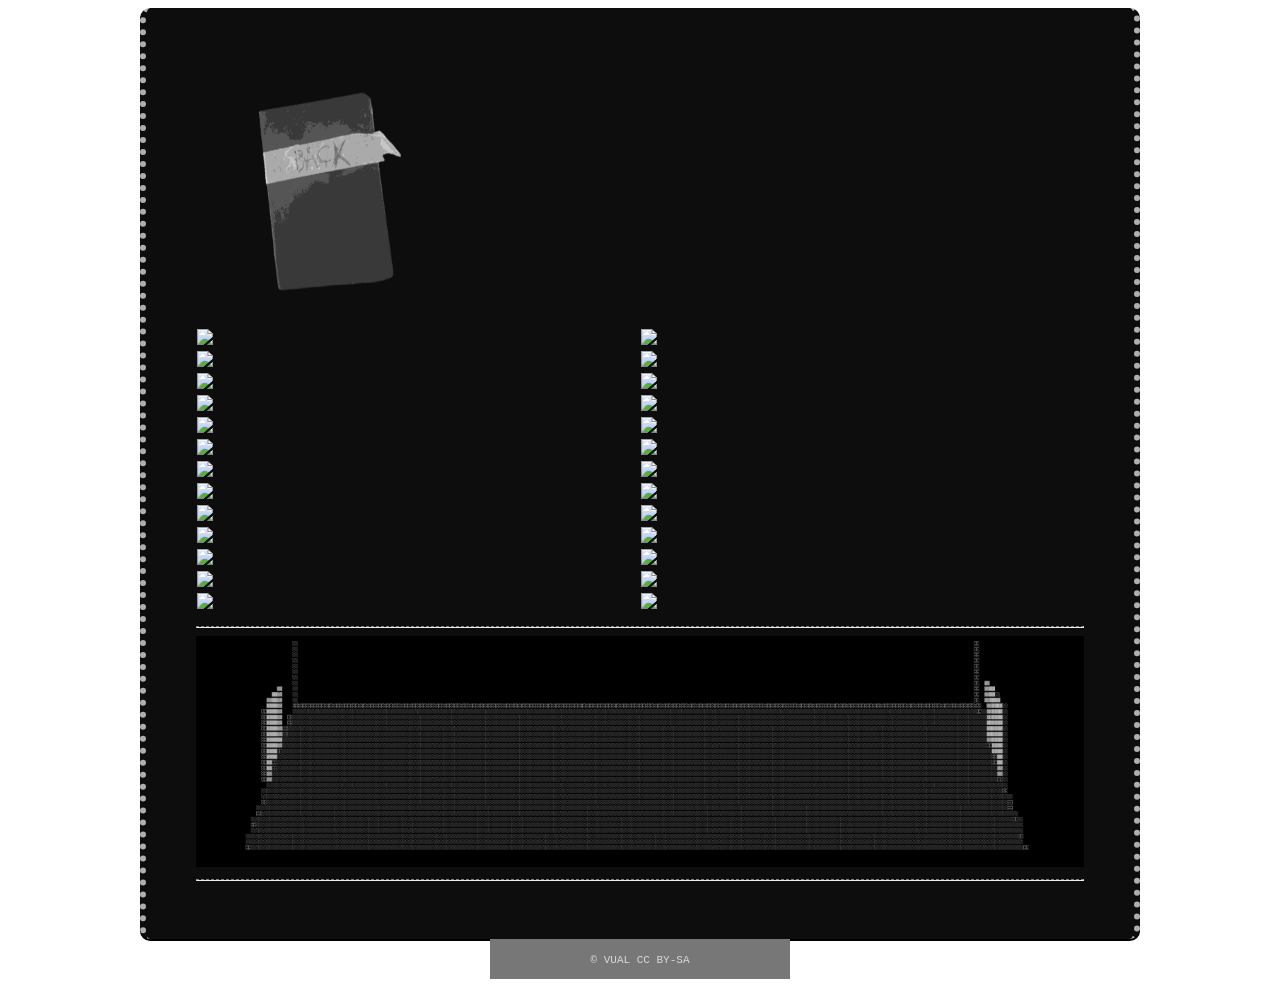
==== comics_01.html @ 43baf665 "Add files via upload" ====
<!DOCTYPE html>
<html>
  <head>
    <meta charset="UTF-8">
    <meta name="viewport" content="width=device-width, initial-scale=1.0">
    <title>COMIC I, SCENE I. RITES OF OBLIVION</title>
    <link href="/style.css" rel="stylesheet" type="text/css" media="all">
         <link rel="icon" type="image/x-icon" href="favicon.ico/heart.png">
        <style type="text/css">body { cursor: url('plainanddead.png'), auto; }</style>
        
        
    <style>
    
    
    
     
     .typewriter {
  overflow: hidden;
  white-space: nowrap;
  animation:
    typing 3.4s steps(57, end),
    blink-caret 0.75s step-end infinite;
}

@keyframes typing {
  from { width: 0 }
  to   { width: 100% }
}

@keyframes blink-caret {
  from, to { border-color: transparent }
  50%      { border-color: #14b8a6; }
}
     
     .crt {
  background: linear-gradient(to top, #000000, #000000, #333333, #333333);
  background-size: cover;
  background-size: 100% 1px;
  
  /* scanlines */
  background: linear-gradient(to top, #000000, #000000, #333333, #333333);
  background-size: cover;
  background-size: 100% 1px;

/* retro stuff */
  color: #00ff00;
}

  h1 {
        text-align: center;
    font-family: "Courier", "Andale Mono", monospace;
    color: #d9d9d9
  }
  p {
        text-align: center;
    font-family: "Courier", monospace;
    color: #d9d9d9
  }
  body {
  background-image: url("snickerthesneacker/traffic-calming-zone.png");
  background-repeat: no-repeat;
  background-attachment: fixed;
  background-size: cover; 
  height: 40vh;                
}

* {box-sizing: border-box;}

.img-magnifier-container {
  position: relative;
}


.img-magnifier-glass {
  position: absolute;
  display: flex;
  border: 1px solid #990000;
  border-radius: 1%;
  cursor: none;
  /*Set the size of the magnifier glass:*/
  width: 100px;
  height: 100px;
}


a {
    cursor: url('path-to-image.png'), auto;
}

a {
    cursor: url('path-to-image.png'), auto;
}
  main {
  background-color: #0d0d0d;
  width: 1000px;
  height: auto;
  border-right: 6px dotted  #afafaf;
  border-left: 6px dotted  #afafaf;
  border-radius: 10px;
  padding: 50px;
  margin: auto;
box-shadow: 0px 2px 0px 0px rgba(0, 0, 0, 1.00);

}
footer {
  background-color: #777;
  font-family: Nimbus Mono;
  font-variant-caps: all-petite-caps;
display: flex;
  justify-content: center;
  align-items: center;
  width: 300px;
  height: 10px;
  border: 15px;
  padding: 20px; 
  margin: auto;
}

hr {
    border-top: 1px dashed grey;
}

.row {
  display: flex;
}

.column {
  flex: 11.11%;
  padding: 1px;
}

.hallway
{
  width: 70%
  height: auto;
  filter: invert(100%)
}

.fuckyeahscripttime
{
    background-color: #2b2b2b;
  width: 500px;
  border: 1px solid #5b5b5b;
  padding: 50px;
  margin: auto;
}

@font-face {
  font-family: Modern DOS;
  src: url("comics/sillybillyfonts/ModernDOS.ttf");
  }
  
  @font-face { 
    font-family: Monofur;
    src: url("comics/sillybillyfonts/monofur.ttf");
  }

.scriptlocater {
  font-family: Modern DOS;
  font-size:50px;
  text-align: right;
  color: #ce1a1a;
}


@media screen{
  .crt {
    animation: scanlines infinite 55s linear ;
  }
} 
@keyframes scanlines {
  from {
    background-position: 0 0;
  }
  to {
    background-position: 0 -10px;
  }
}


@font-face {
  font-family: Fixedsys;
  src: url("comics/sillybillyfonts/fixedsys.ttf");
}

@font-face {
  font-family: Merchant;
  src: url("comics/sillybillyfonts/merchant.ttf");
} 

img {
  width: 100%;
  height: auto;
}

#thoughtsphere
{
  font-family: Monofur;
  color: #f7e1e1;
  display: none;
}

#thoughtsphere:visited
{
  font-family: Monofur;
  color: #f7e1e1;
  display: inline;
}



.link { 
  color: #f7e1e1
  text-decoration: none; 
}

.link:visited { 
  color: #f7e1e1
  text-decoration: none; 
}
  
  

.scriptnarrate
{ 
  font-family: Fixedsys;
  font-variant: small-caps;
  font-size:20px;
  padding: 10px;
  margin: 10px;
  text-align: left;
  color: #f9eded;
}

.dickface:hover {
  filter: saturate(90%);
  transform: rotate(15deg);
}



.character
{
  font-family: Merchant;
  color: #c43525;
   opacity: 1;
  transition: all 0.9s ease;
  @starting-style {
    opacity: 0;
    translate: 0 80px;
  }
}

@font-face {
  font-family: VT323;
  src: url("comics/sillybillyfonts/vt323.ttf");
}

.scriptspeak
{ 
  font-family: VT323;
  color: #f98275;
    text-indent: 20%;
  text-align: justify;
   opacity: 1;
  transition: all 0.9s ease;
  @starting-style {
    
    opacity: 0;
    translate: 0 80px;
  }
}
  


.SNEAKYSNITCHBOSS
{
  display: none;
  font-variant: titling-caps;
  background: #2b2b2b;
  color: ##2b2b2b;
}

.The_Devastation:hover + .SNEAKYSNITCHBOSS
{
  display: block;
color: #ed0221;
font-style: oblique;
font-family: VT323;
}

  
</style>
<script>
function magnify(imgID, zoom) {
  var img, glass, w, h, bw;
  img = document.getElementById(imgID);
  /*create magnifier glass:*/
  glass = document.createElement("DIV");
  glass.setAttribute("class", "img-magnifier-glass");
  /*insert magnifier glass:*/
  img.parentElement.insertBefore(glass, img);
  /*set background properties for the magnifier glass:*/
  glass.style.backgroundImage = "url('" + img.src + "')";
  glass.style.backgroundRepeat = "no-repeat";
  glass.style.backgroundSize = (img.width * zoom) + "px " + (img.height * zoom) + "px";
  bw = 3;
  w = glass.offsetWidth / 2;
  h = glass.offsetHeight / 2;
  /*execute a function when someone moves the magnifier glass over the image:*/
  glass.addEventListener("mousemove", moveMagnifier);
  img.addEventListener("mousemove", moveMagnifier);
  /*and also for touch screens:*/
  glass.addEventListener("touchmove", moveMagnifier);
  img.addEventListener("touchmove", moveMagnifier);
  function moveMagnifier(e) {
    var pos, x, y;
    /*prevent any other actions that may occur when moving over the image*/
    e.preventDefault();
    /*get the cursor's x and y positions:*/
    pos = getCursorPos(e);
    x = pos.x;
    y = pos.y;
    /*prevent the magnifier glass from being positioned outside the image:*/
    if (x > img.width - (w / zoom)) {x = img.width - (w / zoom);}
    if (x < w / zoom) {x = w / zoom;}
    if (y > img.height - (h / zoom)) {y = img.height - (h / zoom);}
    if (y < h / zoom) {y = h / zoom;}
    /*set the position of the magnifier glass:*/
    glass.style.left = (x - w) + "px";
    glass.style.top = (y - h) + "px";
    /*display what the magnifier glass "sees":*/
    glass.style.backgroundPosition = "-" + ((x * zoom) - w + bw) + "px -" + ((y * zoom) - h + bw) + "px";
  }
  function getCursorPos(e) {
    var a, x = 0, y = 0;
    e = e || window.event;
    /*get the x and y positions of the image:*/
    a = img.getBoundingClientRect();
    /*calculate the cursor's x and y coordinates, relative to the image:*/
    x = e.pageX - a.left;
    y = e.pageY - a.top;
    /*consider any page scrolling:*/
    x = x - window.pageXOffset;
    y = y - window.pageYOffset;
    return {x : x, y : y};
  }
}
</script>

<script>
function myFunction() {
  var x = document.getElementById("thoughtsphere");
  if (x.style.display === "none") {
    x.style.display = "block";
  } else {
    x.style.display = "none";
  }
}
</script>

<script type="text/javascript">
// <![CDATA[
var colour="red"; // in addition to "random" can be set to any valid colour eg "#f0f" or "red"
var sparkles=50;

/****************************
*  Tinkerbell Magic Sparkle *
*(c)2005-13 mf2fm web-design*
*  http://www.mf2fm.com/rv  *
* DON'T EDIT BELOW THIS BOX *
****************************/
var x=ox=400;
var y=oy=300;
var swide=800;
var shigh=600;
var sleft=sdown=0;
var tiny=new Array();
var star=new Array();
var starv=new Array();
var starx=new Array();
var stary=new Array();
var tinyx=new Array();
var tinyy=new Array();
var tinyv=new Array();

window.onload=function() { if (document.getElementById) {
  var i, rats, rlef, rdow;
  for (var i=0; i<sparkles; i++) {
    var rats=createDiv(3, 3);
    rats.style.visibility="hidden";
    rats.style.zIndex="999";
    document.body.appendChild(tiny[i]=rats);
    starv[i]=0;
    tinyv[i]=0;
    var rats=createDiv(5, 5);
    rats.style.backgroundColor="transparent";
    rats.style.visibility="hidden";
    rats.style.zIndex="999";
    var rlef=createDiv(1, 5);
    var rdow=createDiv(5, 1);
    rats.appendChild(rlef);
    rats.appendChild(rdow);
    rlef.style.top="2px";
    rlef.style.left="0px";
    rdow.style.top="0px";
    rdow.style.left="2px";
    document.body.appendChild(star[i]=rats);
  }
  set_width();
  sparkle();
}}

function sparkle() {
  var c;
  if (Math.abs(x-ox)>1 || Math.abs(y-oy)>1) {
    ox=x;
    oy=y;
    for (c=0; c<sparkles; c++) if (!starv[c]) {
      star[c].style.left=(starx[c]=x)+"px";
      star[c].style.top=(stary[c]=y+1)+"px";
      star[c].style.clip="rect(0px, 5px, 5px, 0px)";
      star[c].childNodes[0].style.backgroundColor=star[c].childNodes[1].style.backgroundColor=(colour=="random")?newColour():colour;
      star[c].style.visibility="visible";
      starv[c]=50;
      break;
    }
  }
  for (c=0; c<sparkles; c++) {
    if (starv[c]) update_star(c);
    if (tinyv[c]) update_tiny(c);
  }
  setTimeout("sparkle()", 40);
}

function update_star(i) {
  if (--starv[i]==25) star[i].style.clip="rect(1px, 4px, 4px, 1px)";
  if (starv[i]) {
    stary[i]+=1+Math.random()*3;
    starx[i]+=(i%5-2)/5;
    if (stary[i]<shigh+sdown) {
      star[i].style.top=stary[i]+"px";
      star[i].style.left=starx[i]+"px";
    }
    else {
      star[i].style.visibility="hidden";
      starv[i]=0;
      return;
    }
  }
  else {
    tinyv[i]=50;
    tiny[i].style.top=(tinyy[i]=stary[i])+"px";
    tiny[i].style.left=(tinyx[i]=starx[i])+"px";
    tiny[i].style.width="2px";
    tiny[i].style.height="2px";
    tiny[i].style.backgroundColor=star[i].childNodes[0].style.backgroundColor;
    star[i].style.visibility="hidden";
    tiny[i].style.visibility="visible"
  }
}

function update_tiny(i) {
  if (--tinyv[i]==25) {
    tiny[i].style.width="1px";
    tiny[i].style.height="1px";
  }
  if (tinyv[i]) {
    tinyy[i]+=1+Math.random()*3;
    tinyx[i]+=(i%5-2)/5;
    if (tinyy[i]<shigh+sdown) {
      tiny[i].style.top=tinyy[i]+"px";
      tiny[i].style.left=tinyx[i]+"px";
    }
    else {
      tiny[i].style.visibility="hidden";
      tinyv[i]=0;
      return;
    }
  }
  else tiny[i].style.visibility="hidden";
}

document.onmousemove=mouse;
function mouse(e) {
  if (e) {
    y=e.pageY;
    x=e.pageX;
  }
  else {
    set_scroll();
    y=event.y+sdown;
    x=event.x+sleft;
  }
}

window.onscroll=set_scroll;
function set_scroll() {
  if (typeof(self.pageYOffset)=='number') {
    sdown=self.pageYOffset;
    sleft=self.pageXOffset;
  }
  else if (document.body && (document.body.scrollTop || document.body.scrollLeft)) {
    sdown=document.body.scrollTop;
    sleft=document.body.scrollLeft;
  }
  else if (document.documentElement && (document.documentElement.scrollTop || document.documentElement.scrollLeft)) {
    sleft=document.documentElement.scrollLeft;
    sdown=document.documentElement.scrollTop;
  }
  else {
    sdown=0;
    sleft=0;
  }
}

window.onresize=set_width;
function set_width() {
  var sw_min=999999;
  var sh_min=999999;
  if (document.documentElement && document.documentElement.clientWidth) {
    if (document.documentElement.clientWidth>0) sw_min=document.documentElement.clientWidth;
    if (document.documentElement.clientHeight>0) sh_min=document.documentElement.clientHeight;
  }
  if (typeof(self.innerWidth)=='number' && self.innerWidth) {
    if (self.innerWidth>0 && self.innerWidth<sw_min) sw_min=self.innerWidth;
    if (self.innerHeight>0 && self.innerHeight<sh_min) sh_min=self.innerHeight;
  }
  if (document.body.clientWidth) {
    if (document.body.clientWidth>0 && document.body.clientWidth<sw_min) sw_min=document.body.clientWidth;
    if (document.body.clientHeight>0 && document.body.clientHeight<sh_min) sh_min=document.body.clientHeight;
  }
  if (sw_min==999999 || sh_min==999999) {
    sw_min=800;
    sh_min=600;
  }
  swide=sw_min;
  shigh=sh_min;
}

function createDiv(height, width) {
  var div=document.createElement("div");
  div.style.position="absolute";
  div.style.height=height+"px";
  div.style.width=width+"px";
  div.style.overflow="hidden";
  return (div);
}

function newColour() {
  var c=new Array();
  c[0]=255;
  c[1]=Math.floor(Math.random()*256);
  c[2]=Math.floor(Math.random()*(256-c[1]/2));
  c.sort(function(){return (0.5 - Math.random());});
  return ("rgb("+c[0]+", "+c[1]+", "+c[2]+")");
}
// ]]>
</script>
  </head>
  <body>
  <main>
  <a href="descent.html">
  <img class="dickface" src="bookback.png" style="width: 30%">
  </a>
  <div class="row">
  <div class="column">
    <img src="comics/roadmicsii/rites_intro00.png" style="width:100%">
  </div>
  <div class="column">
    <img  src="comics/roadmicsii/rites_intro01.png" style="width:100%">
  </div>
  </div>
  
  
   <div class="row">
  <div class="column">
    <img src="comics/roadmicsii/rites_awaken002.png" style="width:100%">
  </div>
  <div class="column">
    <img  src="comics/roadmicsii/rites_awaken003.png" style="width:100%">
    </div>
  </div>
  
     <div class="row">
  <div class="column">
    <img src="comics/roadmicsii/rites_awaken004.png" style="width:100%">
  </div>
  <div class="column">
  
    <img  src="comics/roadmicsii/rites_awaken005.png" style="width:100%"> 
    </div>
  </div>
  
       <div class="row">
  <div class="column">
  <img src="comics/roadmicsii/rites_awaken0006.png" style="width:100%">
  </div>
  <div class="column">
  <img  src="comics/roadmicsii/rites_awaken007.png" style="width:100%"> 
    </div>
  </div>
  
   
  
         <div class="row">
  <div class="column">
    <img src="comics/roadmicsii/rites_awaken008.png" style="width:100%">
  </div>
  <div class="column">
  <img src="comics/roadmicsii/rites_awaken0009.png" style="width:100%">
    </div>
  </div>
  
           <div class="row">
  <div class="column">
 <img src="comics/roadmicsii/rites_awaken0010.png" style="width:100%">
  </div>
  <div class="column">
 <img src="comics/roadmicsii/rites_awaken0011.png" style="width:100%"> 
    </div>
  </div>
  
             <div class="row">
  <div class="column">
 <img src="comics/roadmicsii/rites_awaken0012.png" style="width:100%">
  </div>
  <div class="column">
<img id="myimage" src="comics/roadmicsii/rites_awaken0013.png" style="width:100%">
    </div>
  </div>
  
  
               <div class="row">
  <div class="column">
<img src="comics/roadmicsii/rites_awaken0014.png" style="width:100%"> 
  </div>
  <div class="column">
 <img src="comics/roadmicsii/rites_awaken0015.png" style="width:100%"> 
    </div>
  </div>
  
  
    
               <div class="row">
  <div class="column">
<img src="comics/roadmicsii/rites_awaken0016.png" style="width:100%"> 
  </div>
  <div class="column">
 <img src="comics/roadmicsii/rites_awaken00017.png" style="width:100%"> 
    </div>
  </div>
  
  
 <div class="row">
  <div class="column">
 <img src="comics/roadmicsii/rites_awaken0018.png" style="width:100%">
  </div>
  <div class="column">
 <img src="comics/roadmicsii/rites_awaken00019.png" style="width:100%">
    </div>
  </div>
  
  
   <div class="row">
  <div class="column">
 <img src="comics/roadmicsii/rites_awaken0020.png" style="width:100%">
  </div>
  <div class="column">
  <img src="comics/roadmicsii/rites_awaken0021.png" style="width:100%"> 
    </div>
  </div>
  
     <div class="row">
  <div class="column">
 <img src="comics/roadmicsii/rites_awaken0022.png" style="width:100%"> 
  </div>
  <div class="column">
 <img src="comics/roadmicsii/rites_awaken0023.png" style="width:100%"> 
    </div>
  </div>
  
  
       <div class="row">
  <div class="column">
<img src="comics/roadmicsii/rites_awaken0024.png" style="width:100%"> 
  </div>
  <div class="column">
 <img src="comics/roadmicsii/rites_awaken0025.png" style="width:100%"> 
    </div>
  </div>
  
   
       <div class="row">
  <div class="column">
<!-- <img src="comics/roadmicsii/rites_awaken0026.png" style="width:100%"> -->
  </div>
  <div class="column">
<!-- <img src="comics/roadmicsii/rites_awaken0027.png" style="width:100%"> -->
    </div>
  </div>
  
  
         <div class="row">
  <div class="column">
<!-- <img src="comics/roadmicsii/rites_awaken0028.png" style="width:100%"> -->
  </div>
  <div class="column">
<!-- <img src="comics/roadmicsii/rites_awaken0029.png" style="width:100%"> -->
    </div>
  </div>
  
  
  <hr>
      <div class="hallway">
  <img src="hallways.png" width="80px">
  </div>
  <hr>
 
 
  
  </main>
  
   <footer>
  <p>© Vual CC BY-SA</p>
</footer>
  </body>
</html>
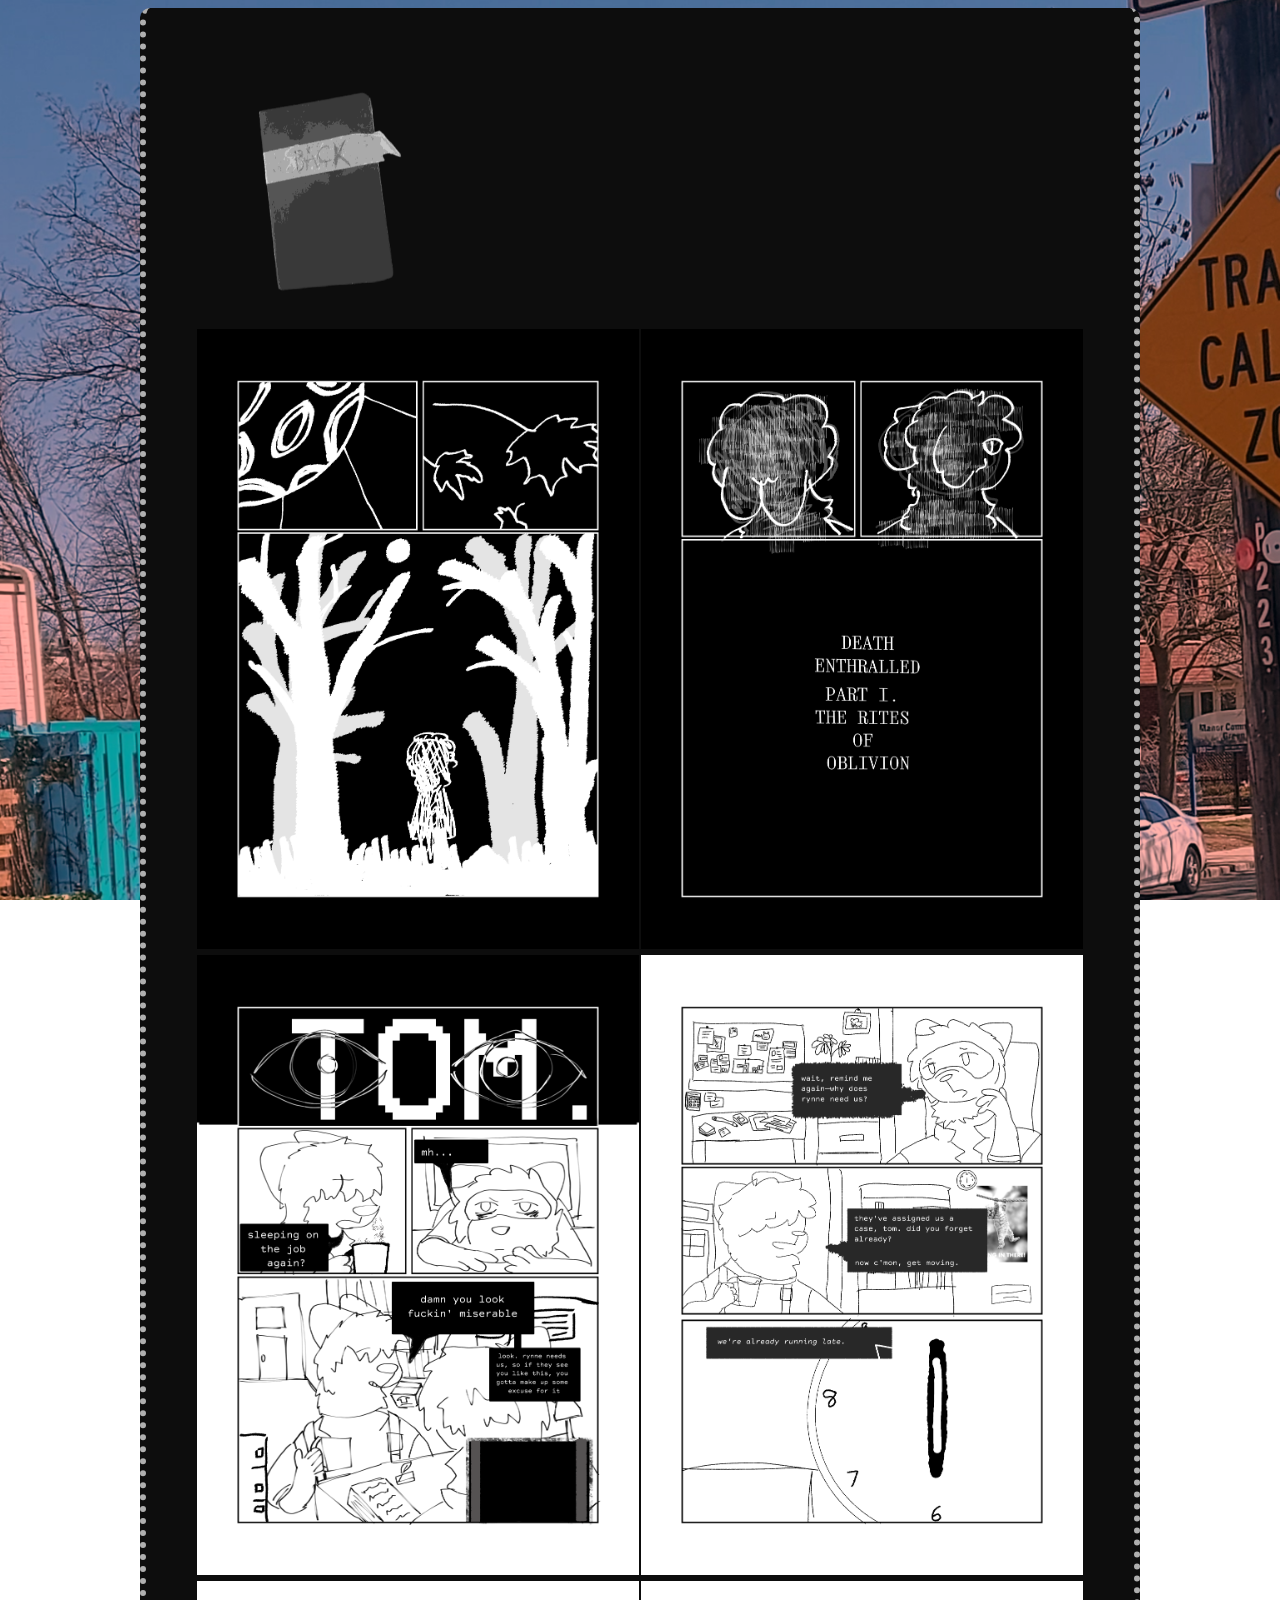
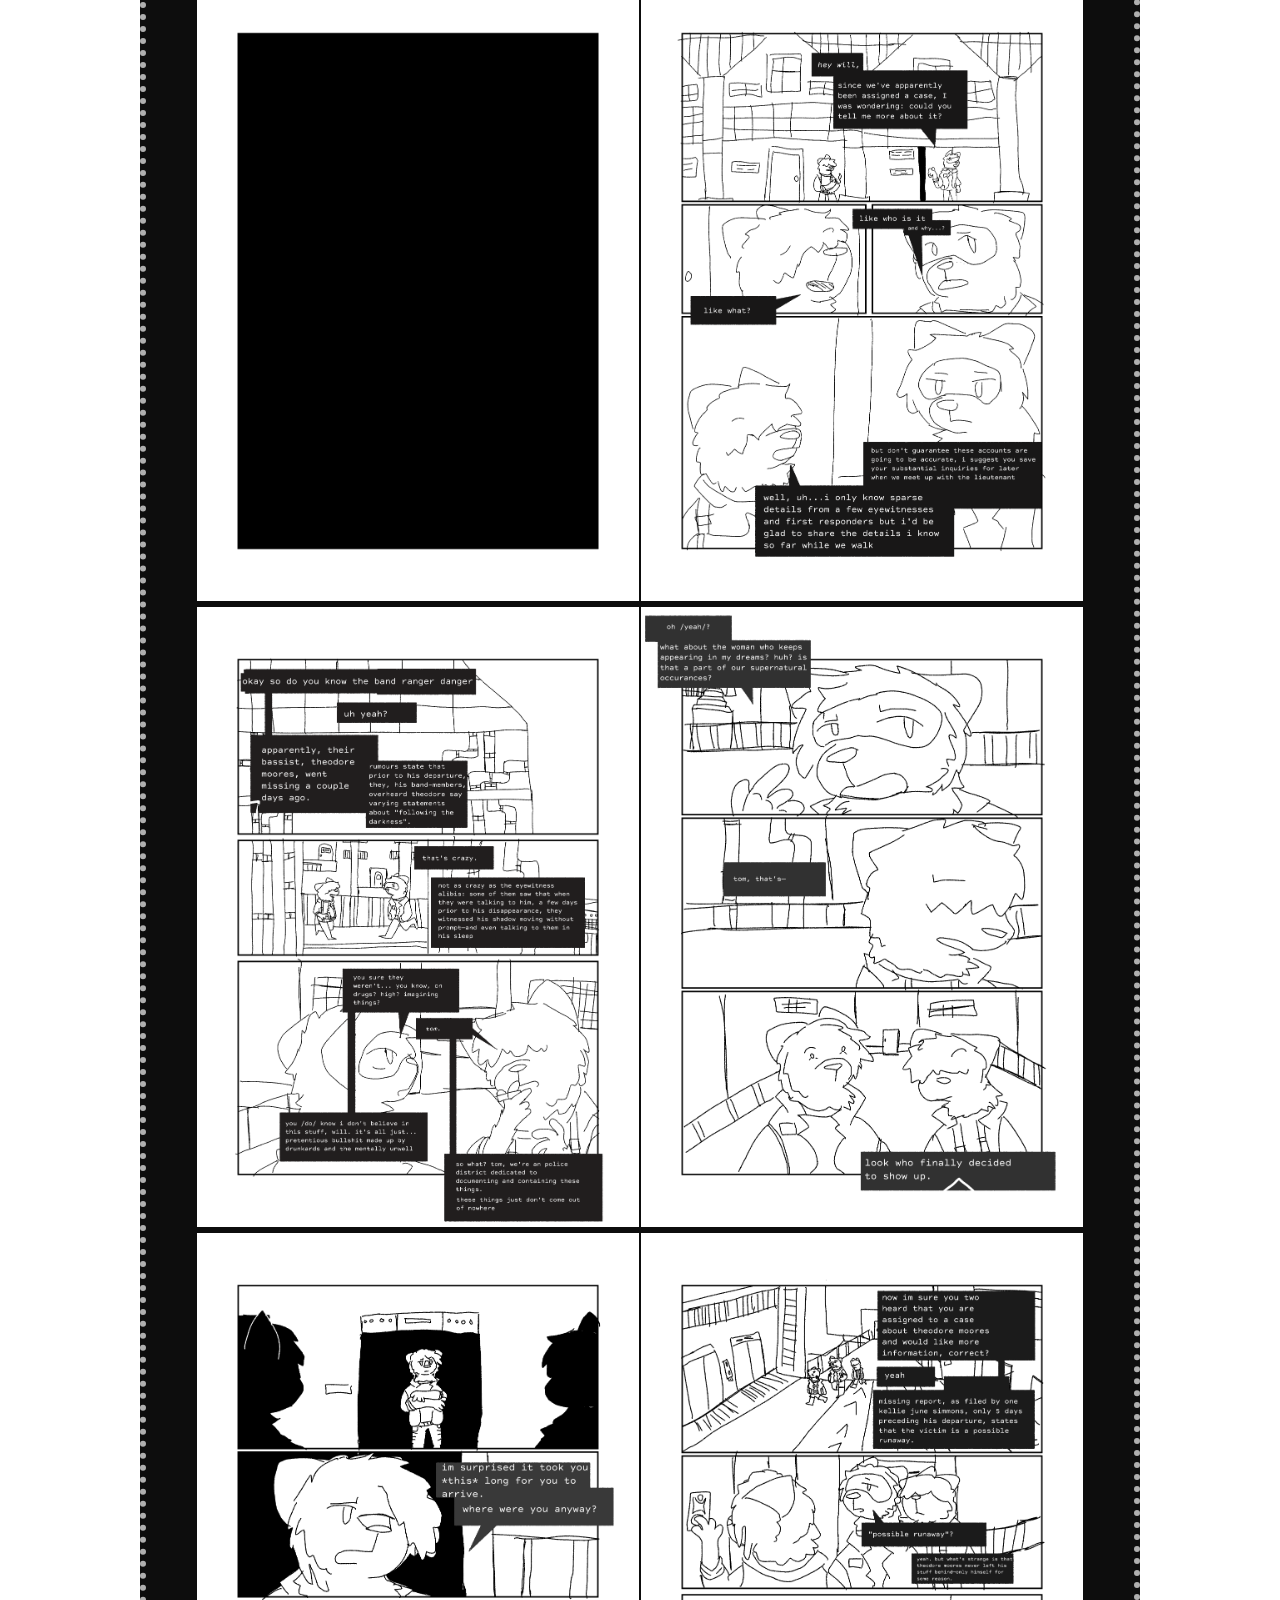
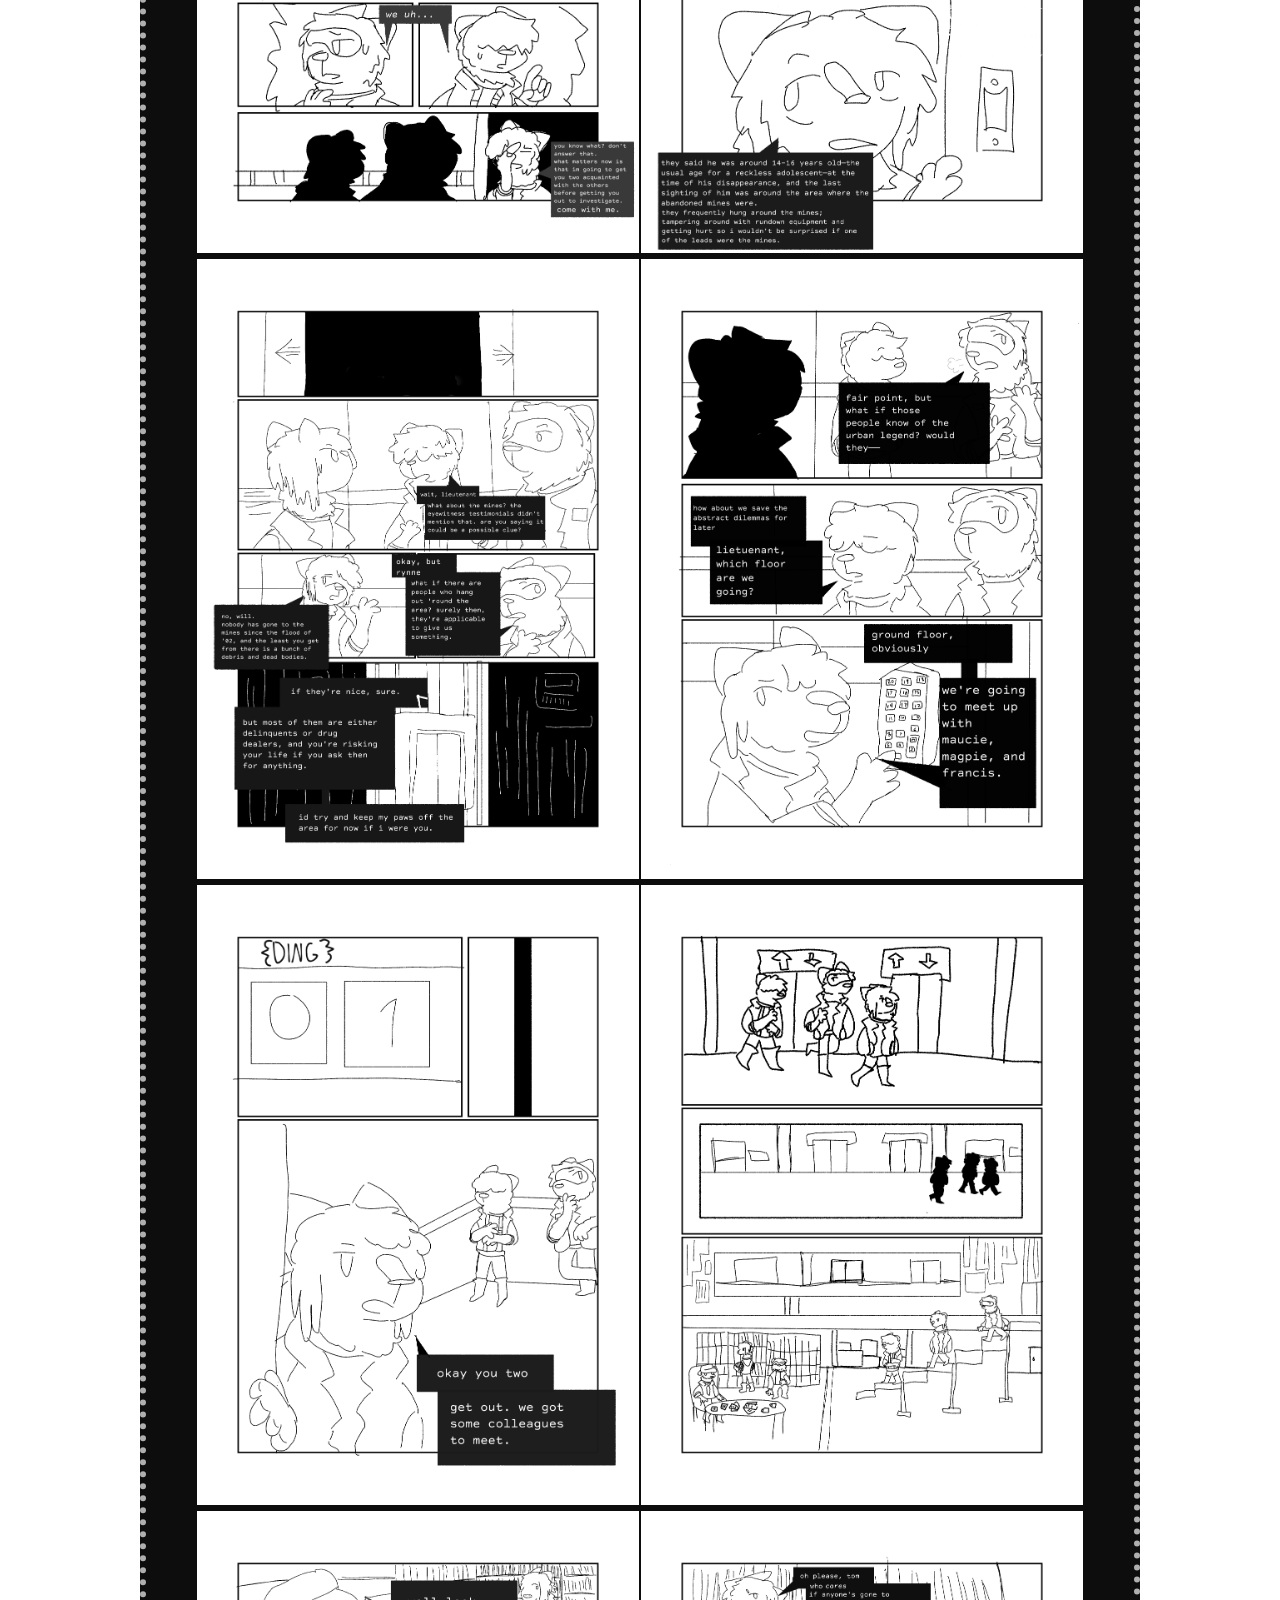
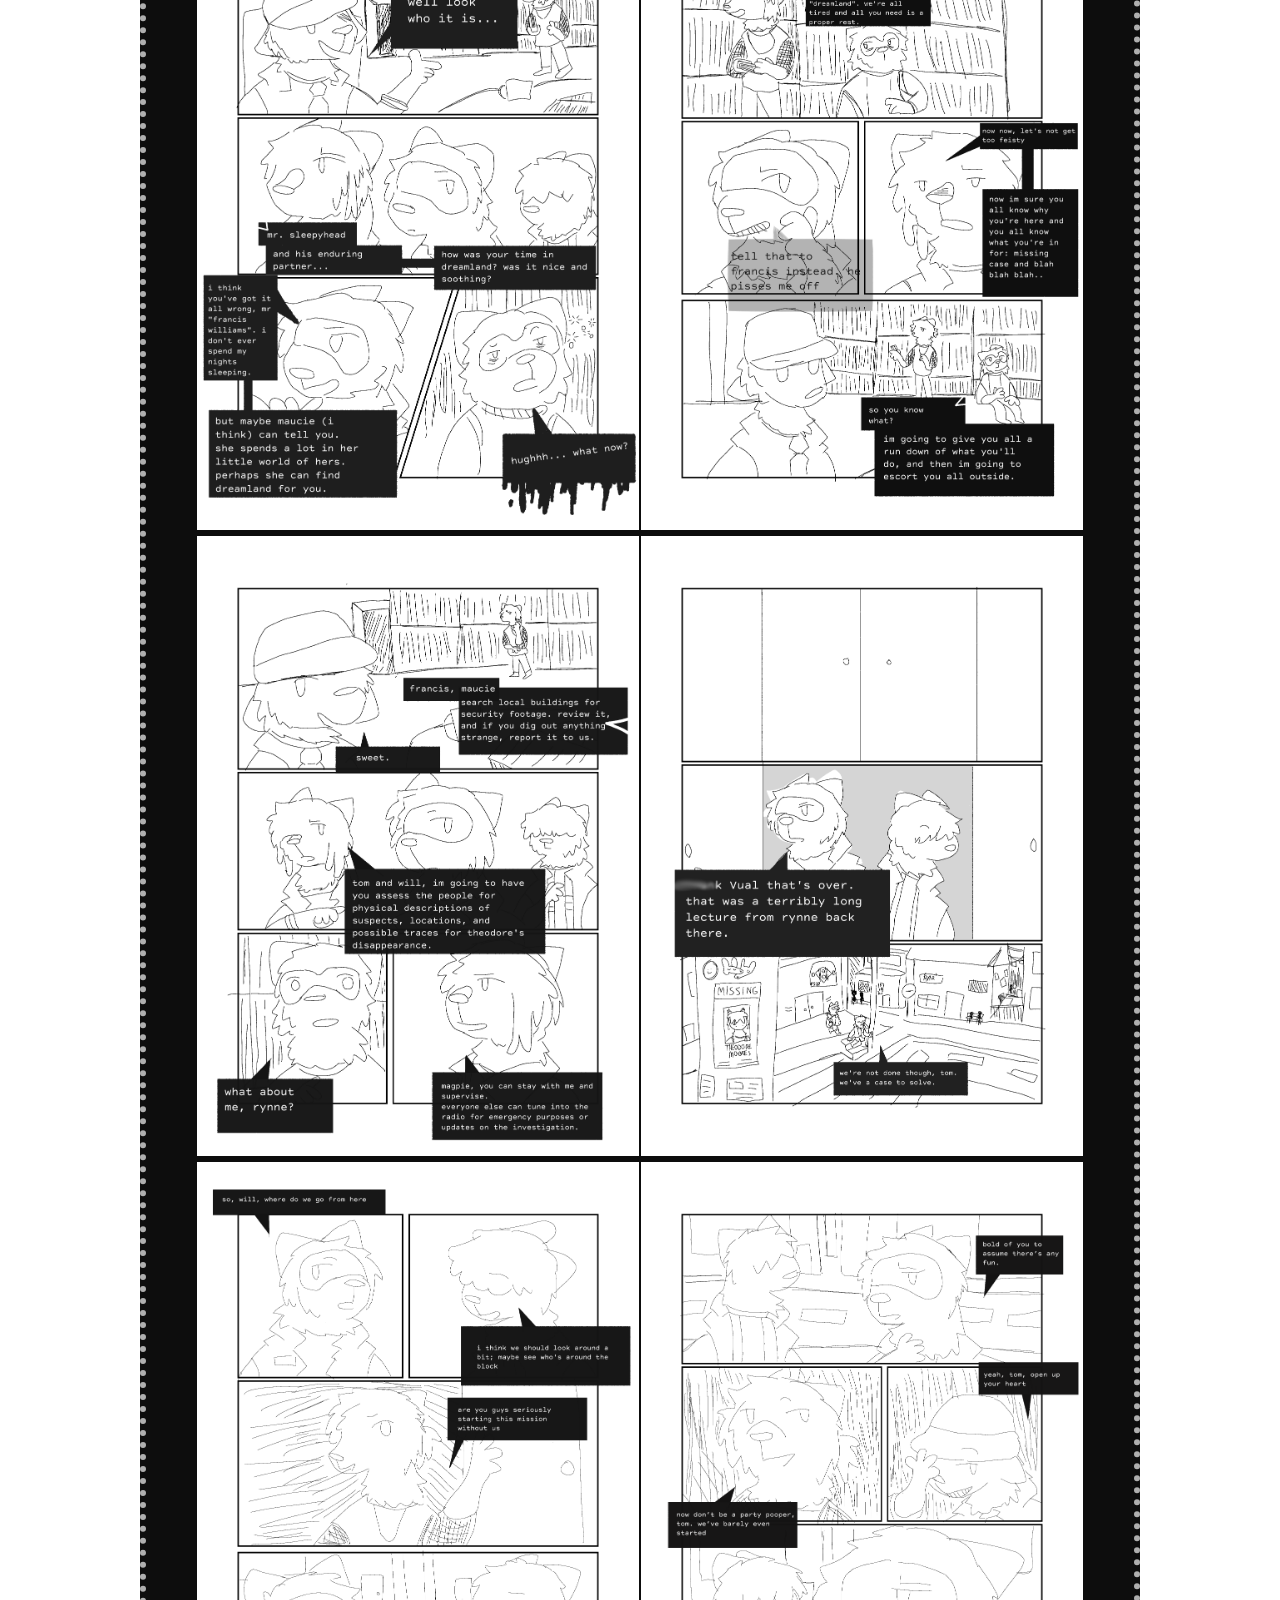
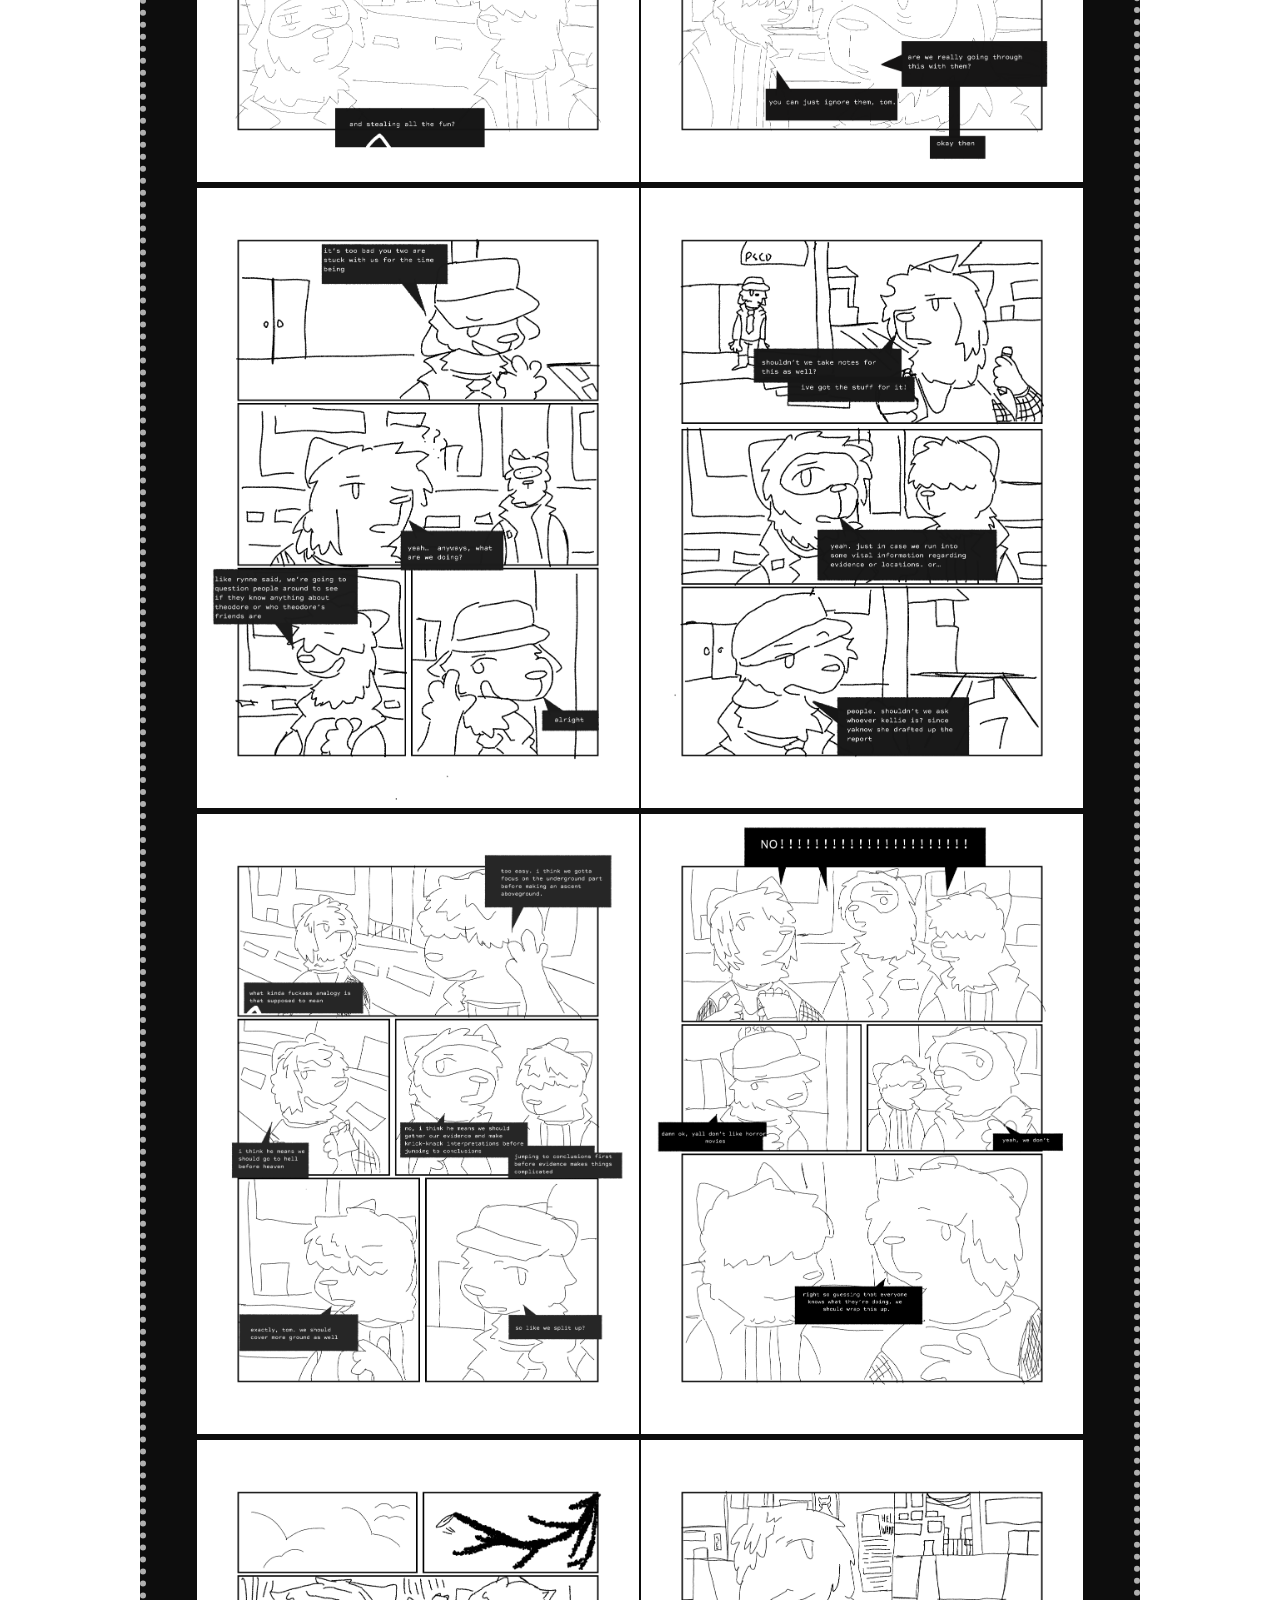
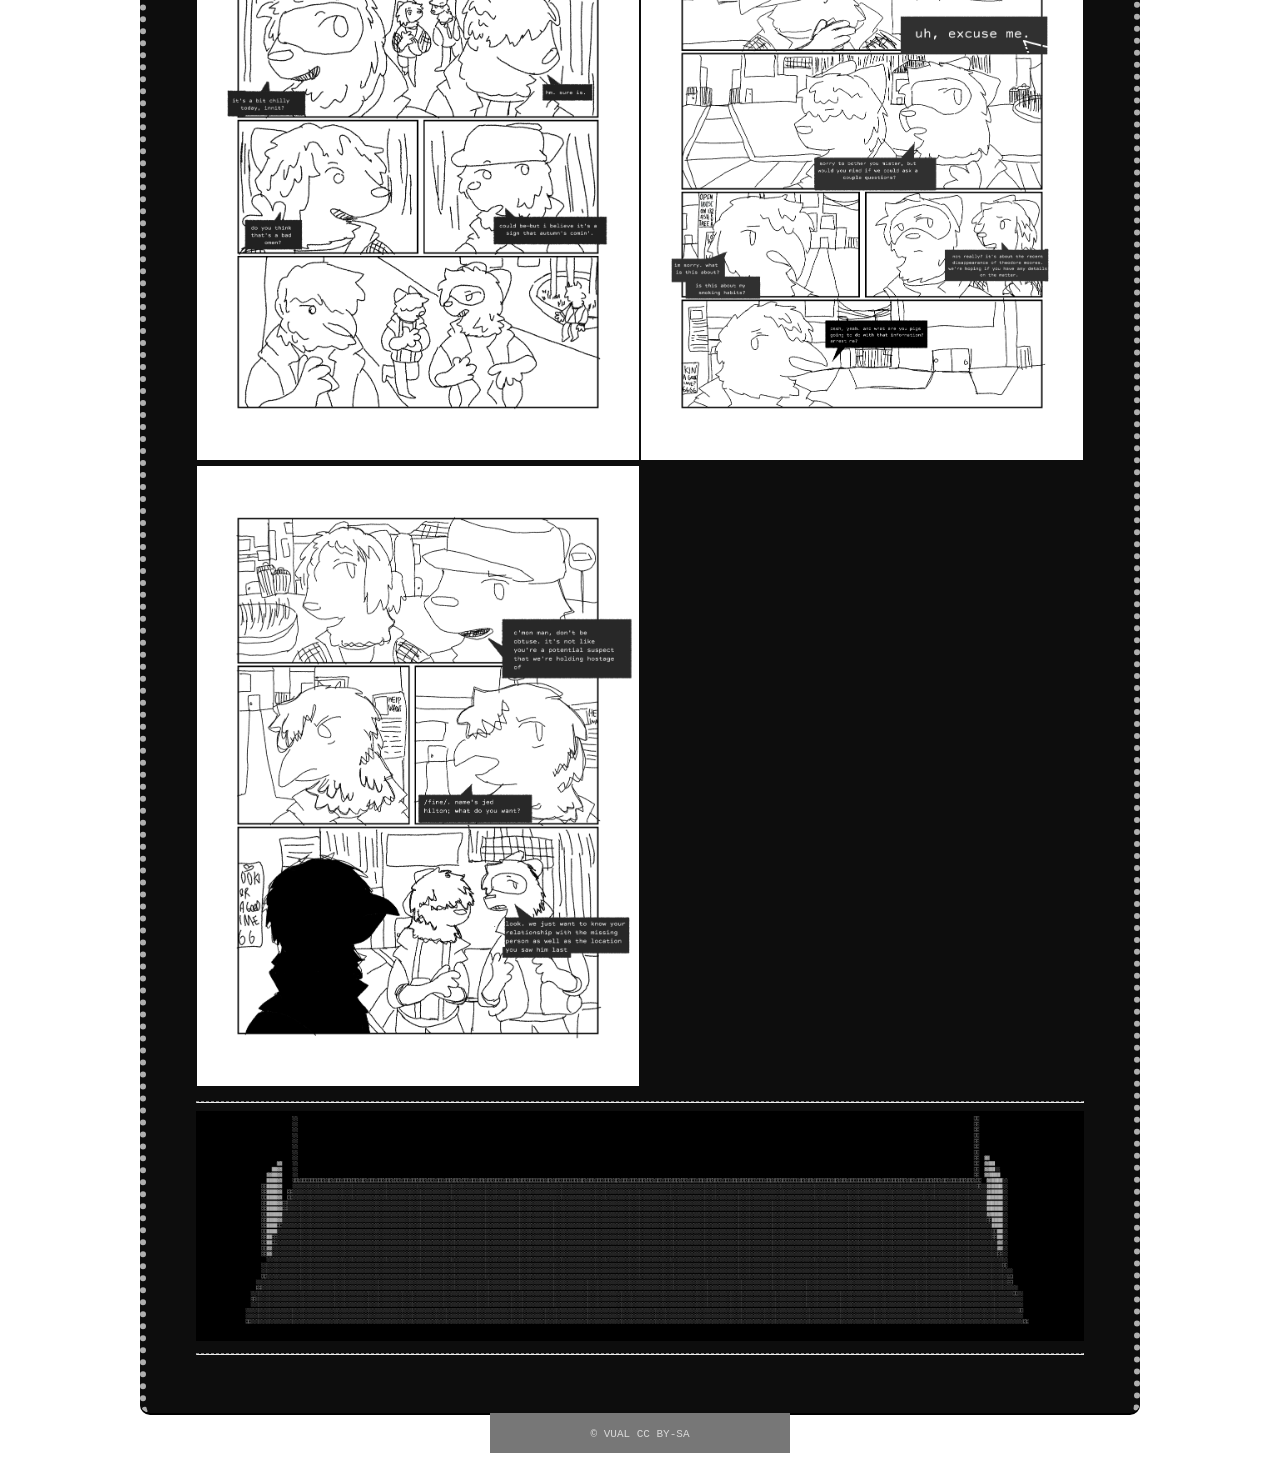
==== commit 4cac3235: "Update comics_01.html" ====
--- a/comics_01.html
+++ b/comics_01.html
@@ -693,7 +693,7 @@
    
        <div class="row">
   <div class="column">
-<!-- <img src="comics/roadmicsii/rites_awaken0026.png" style="width:100%"> -->
+ <img src="comics/roadmicsii/rites_awaken0026.png" style="width:100%"> 
   </div>
   <div class="column">
 <!-- <img src="comics/roadmicsii/rites_awaken0027.png" style="width:100%"> -->
@@ -725,4 +725,4 @@
   <p>© Vual CC BY-SA</p>
 </footer>
   </body>
-</html>+</html>
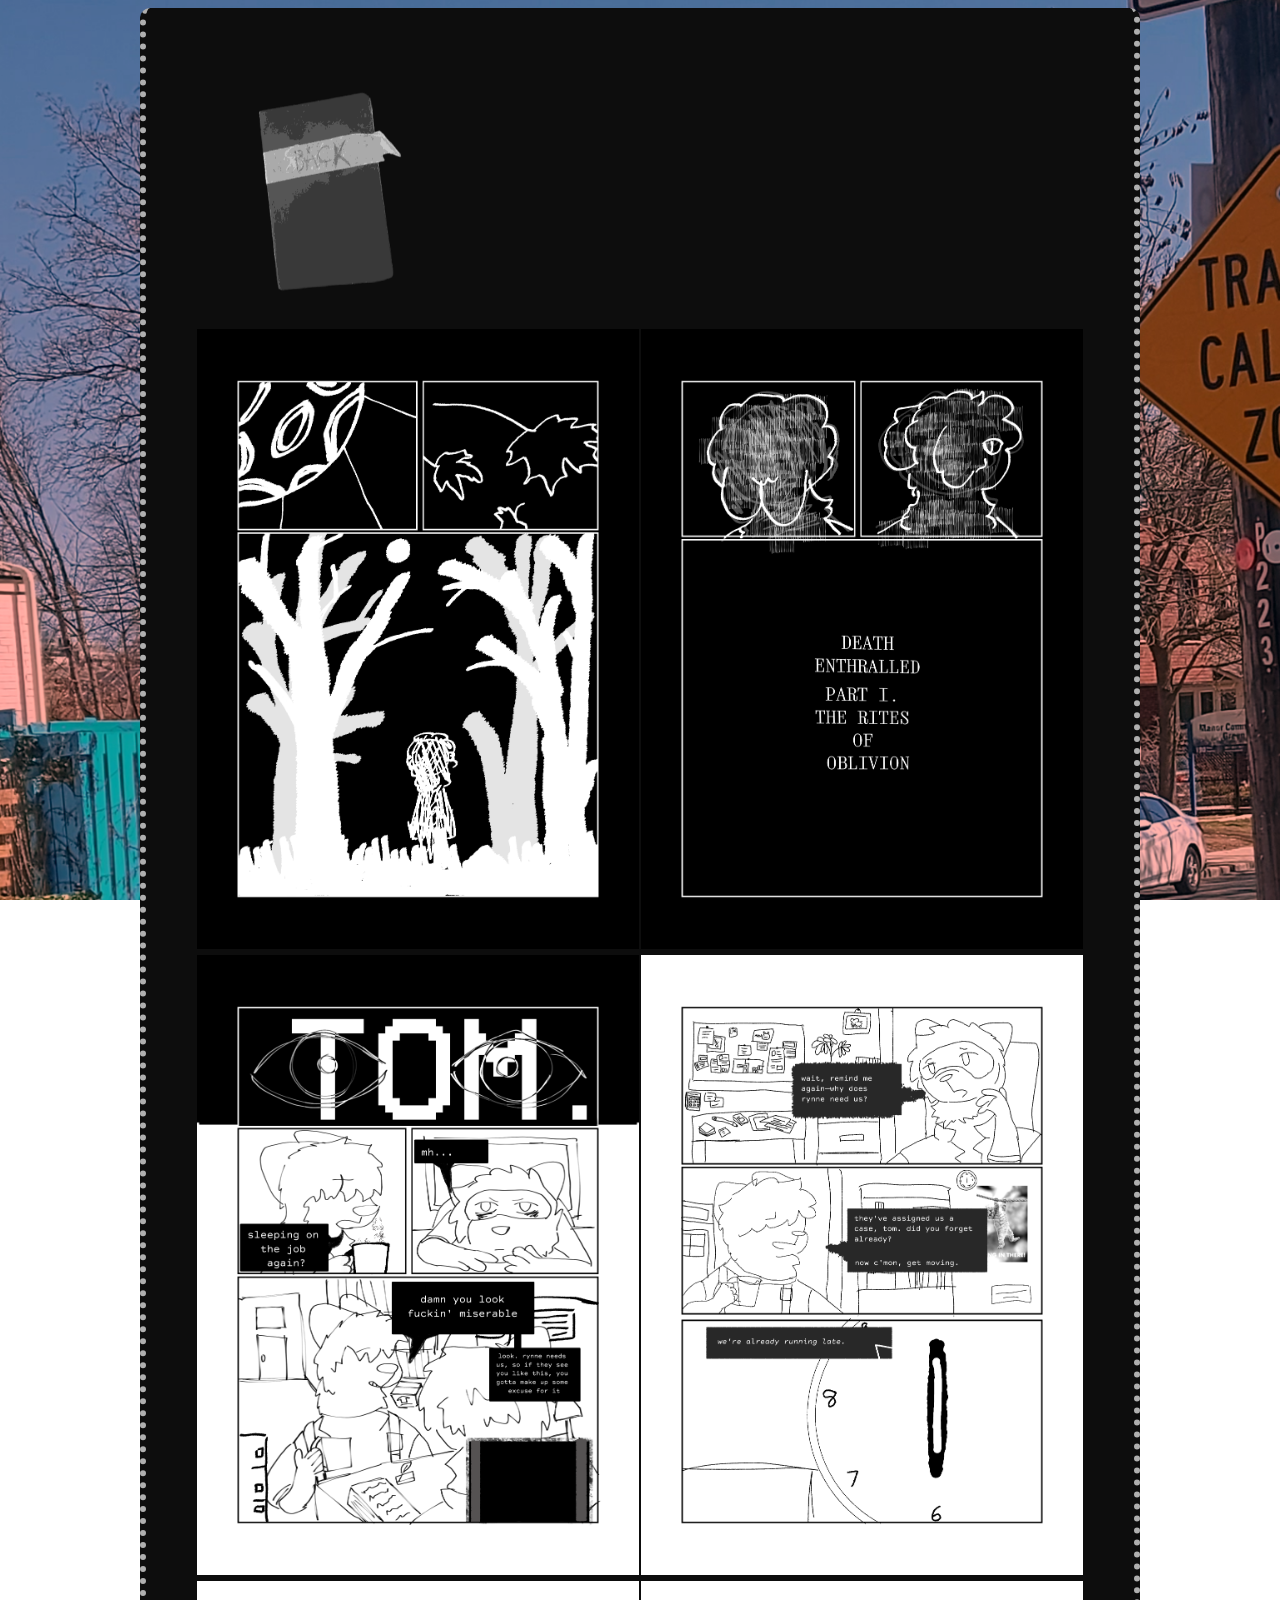
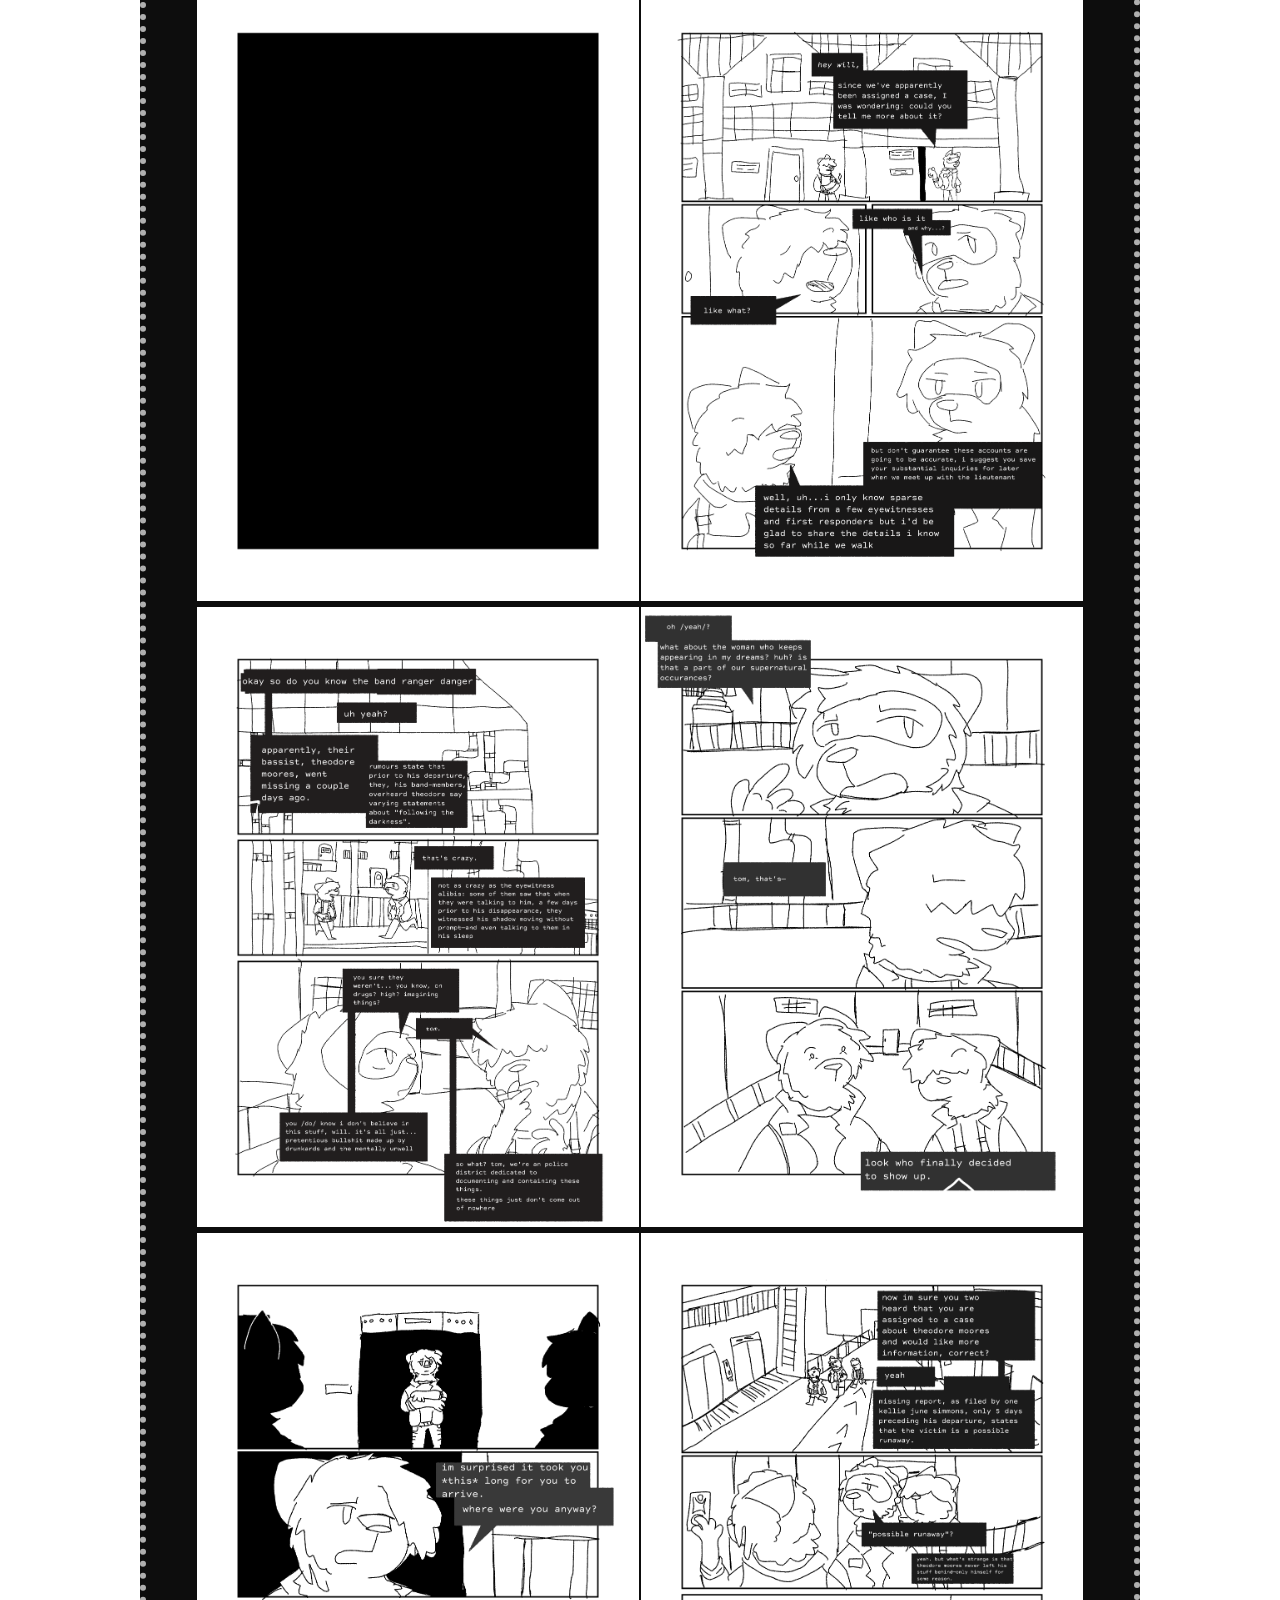
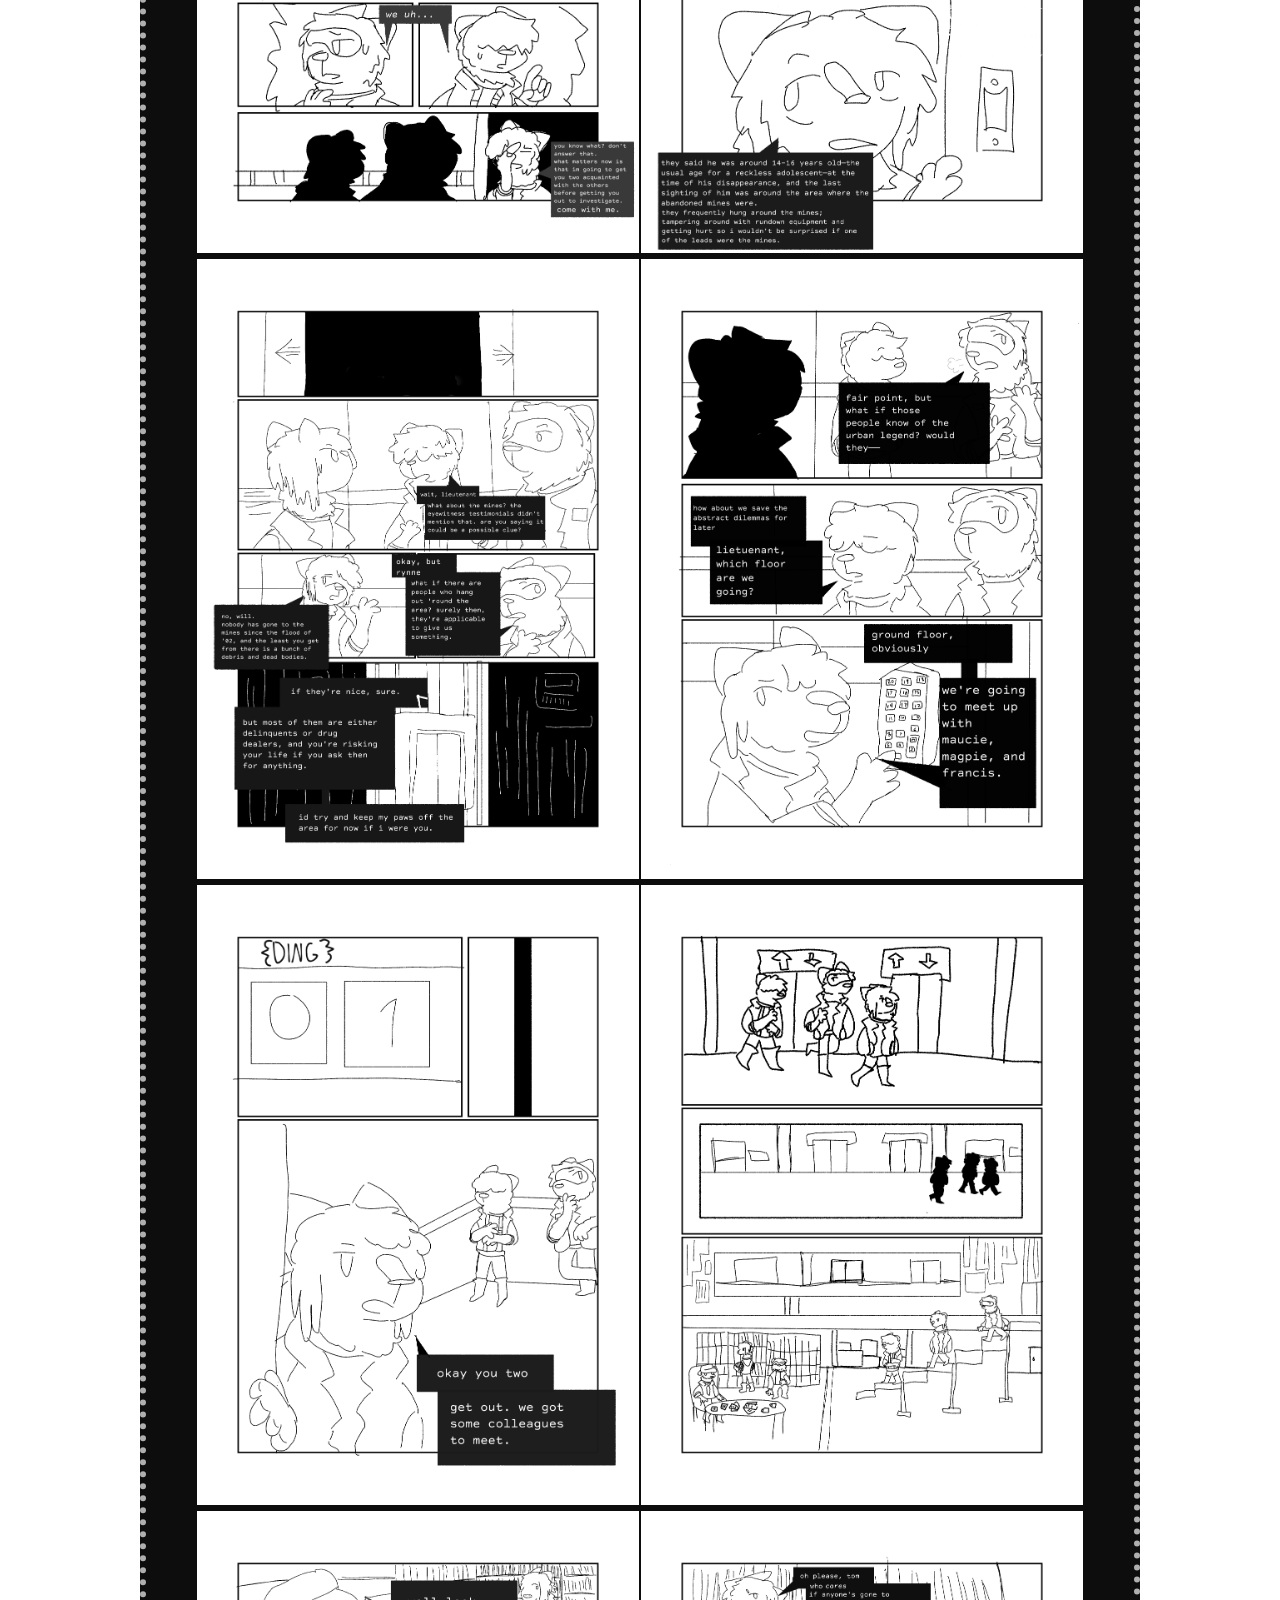
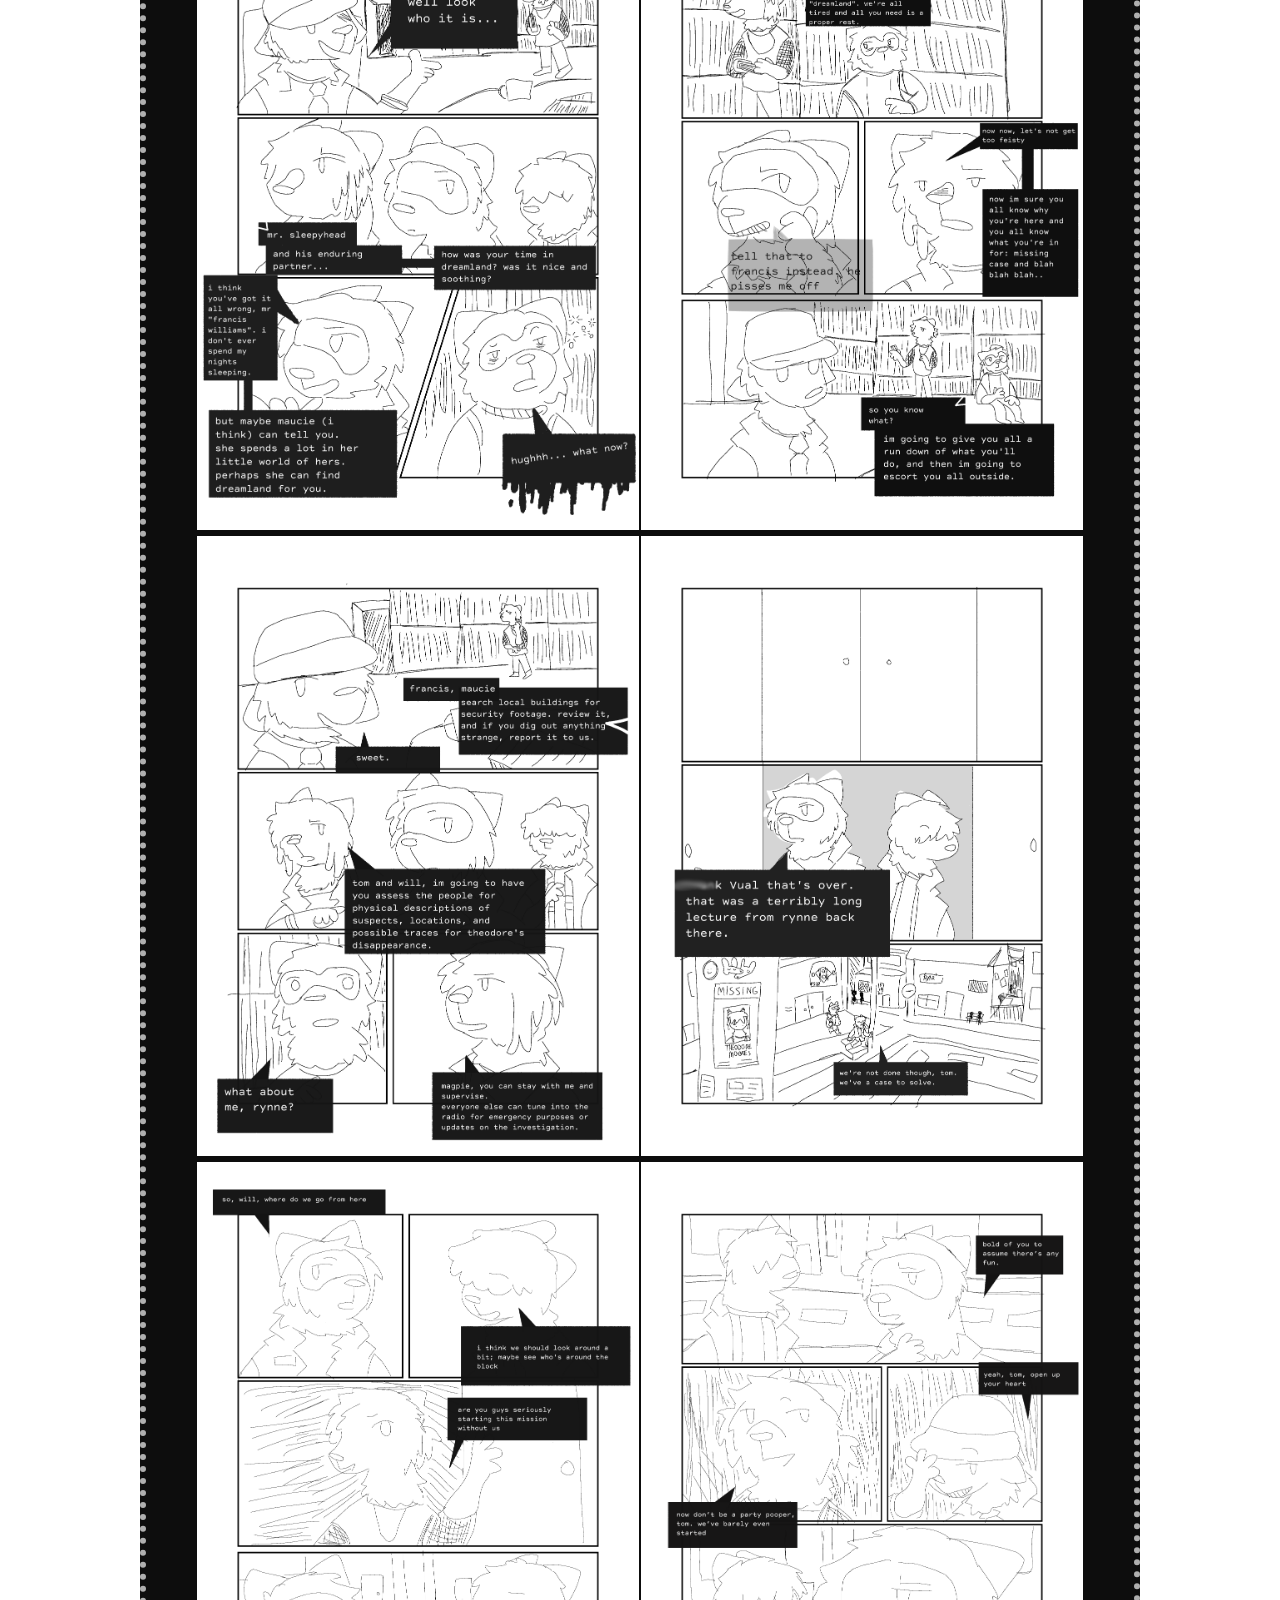
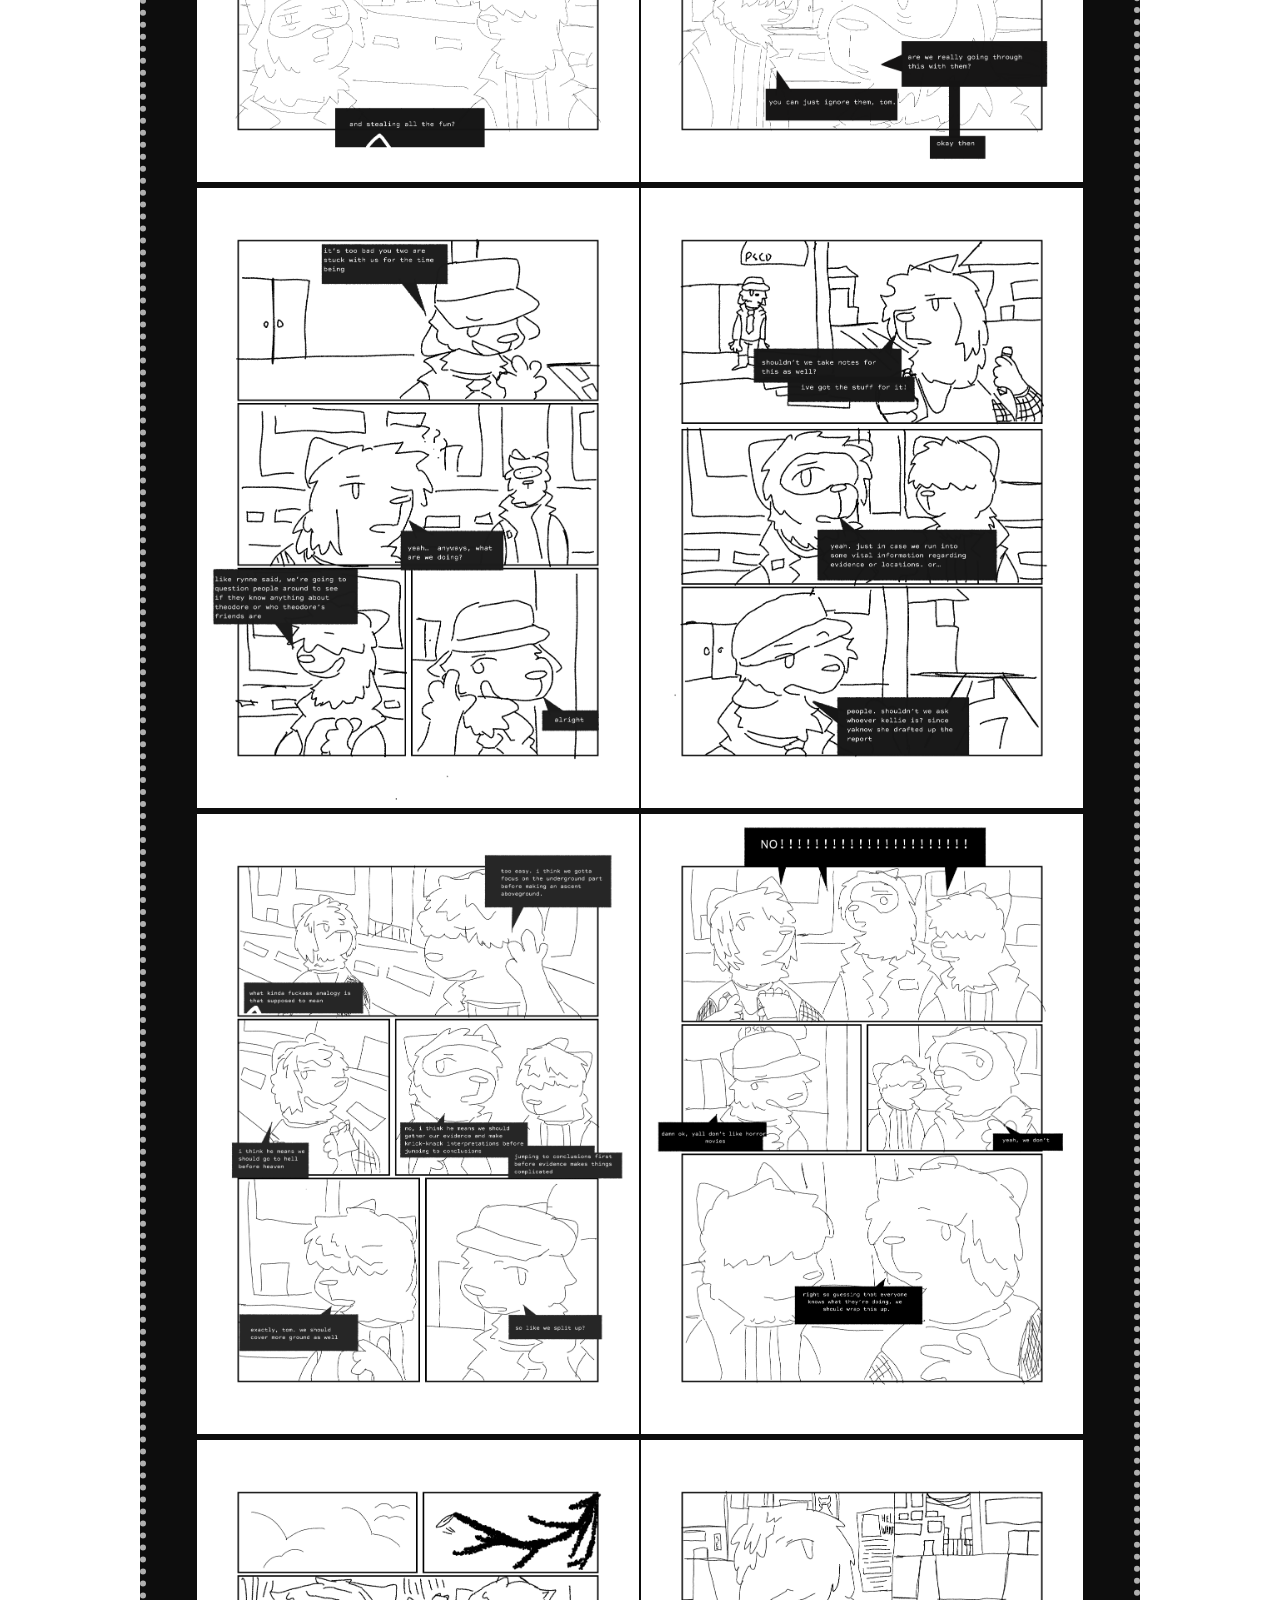
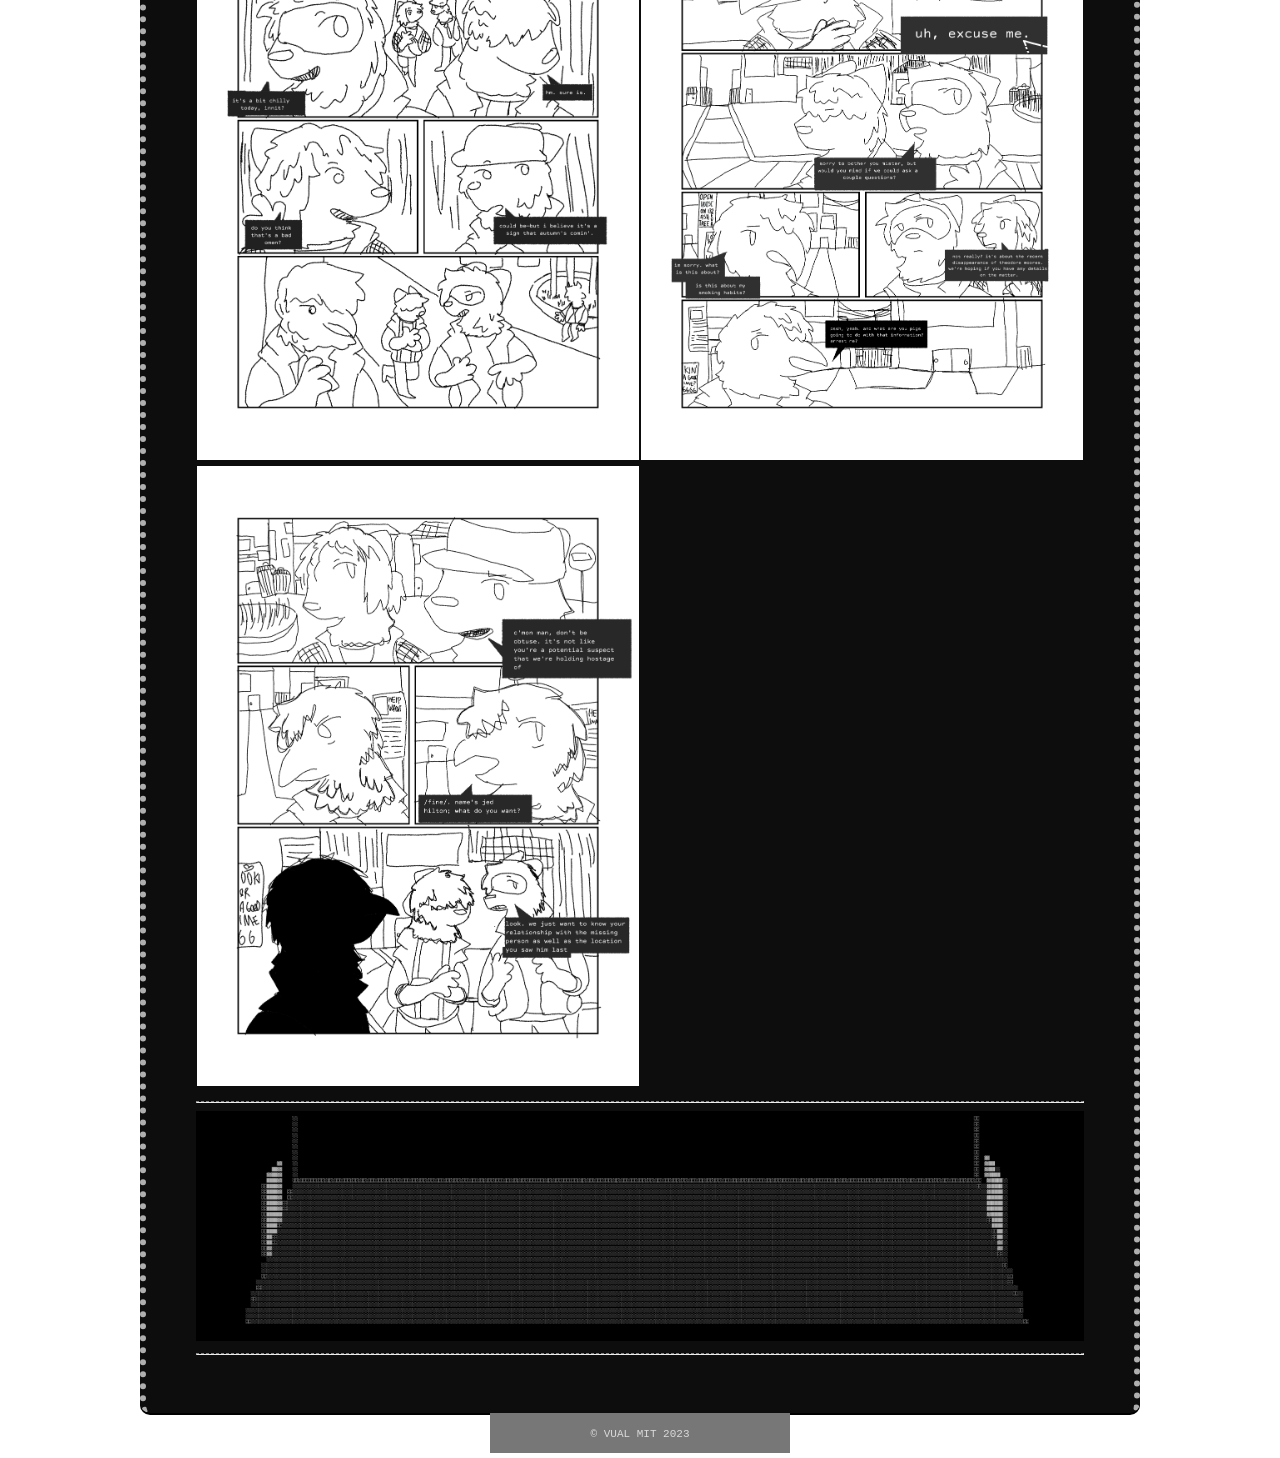
==== commit 5159101a: "Update comics_01.html" ====
--- a/comics_01.html
+++ b/comics_01.html
@@ -722,7 +722,7 @@
   </main>
   
    <footer>
-  <p>© Vual CC BY-SA</p>
+  <p>© Vual MIT 2023</p>
 </footer>
   </body>
 </html>
